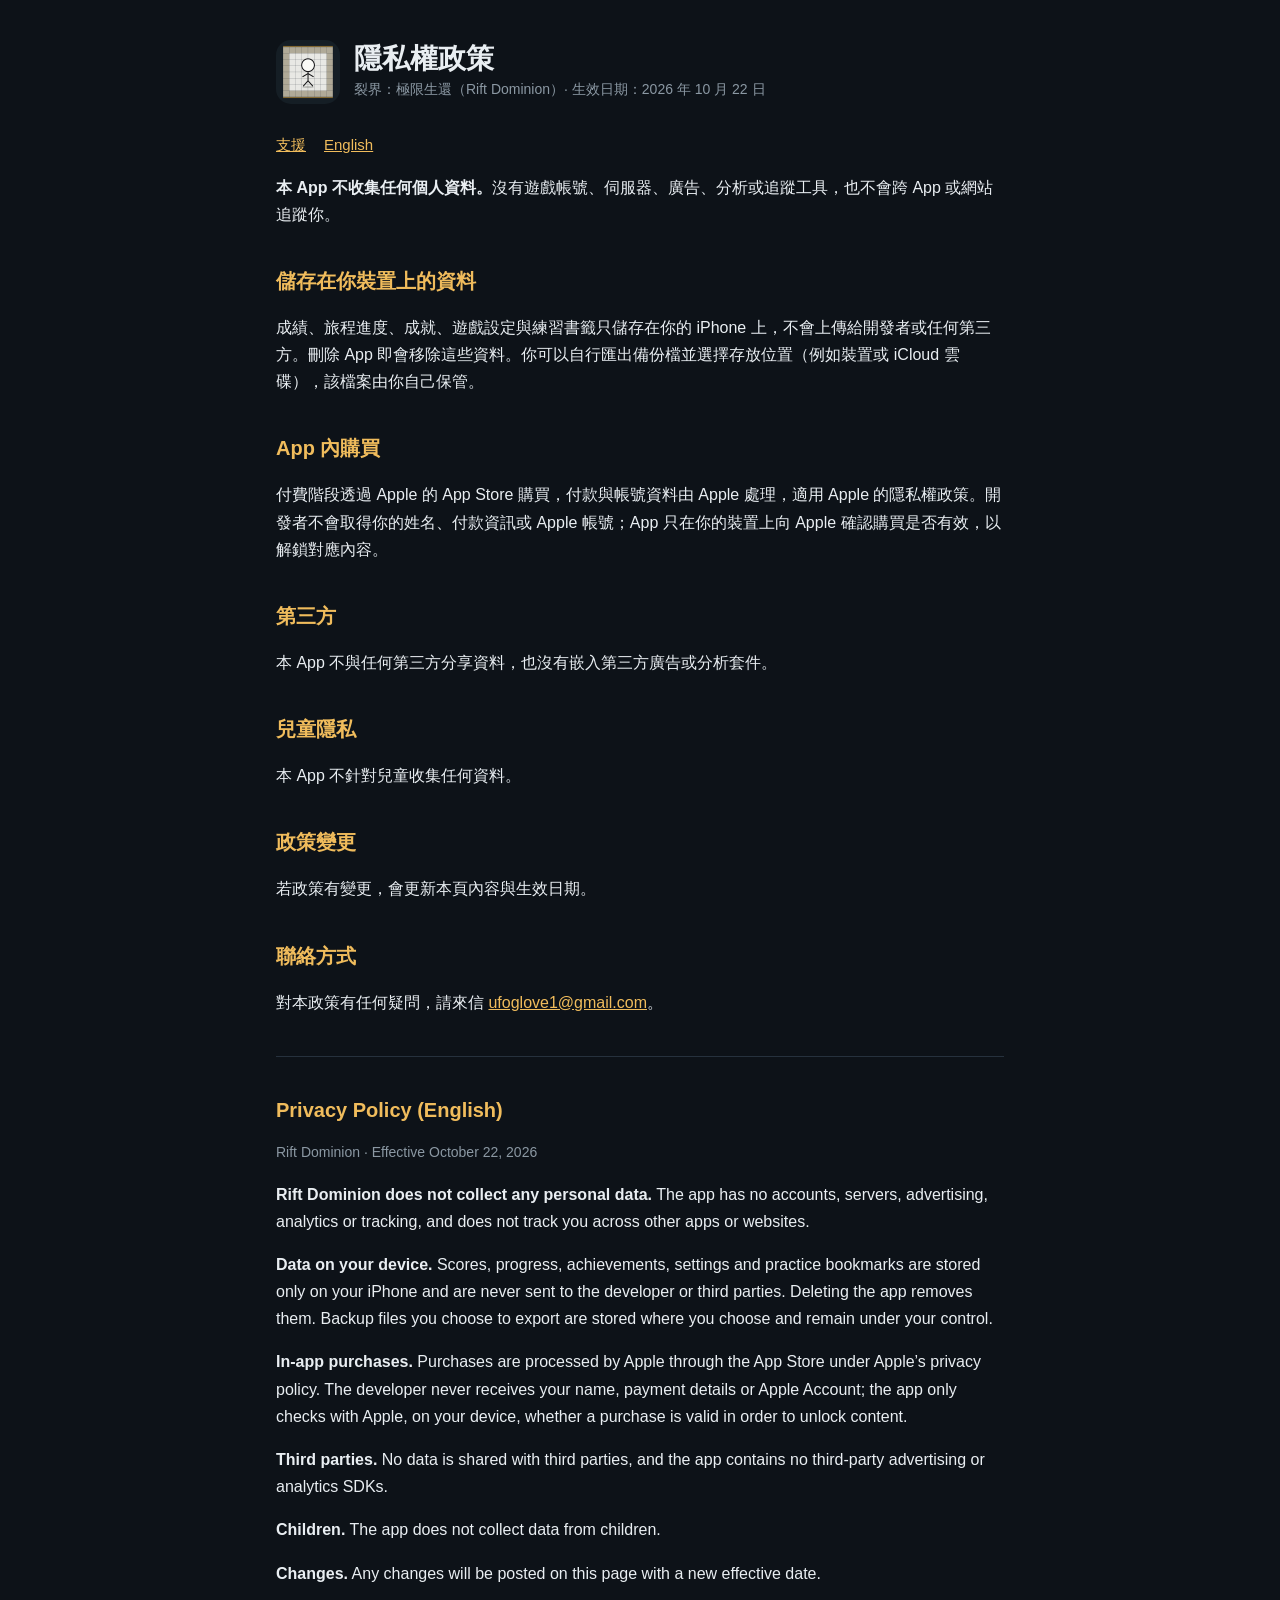
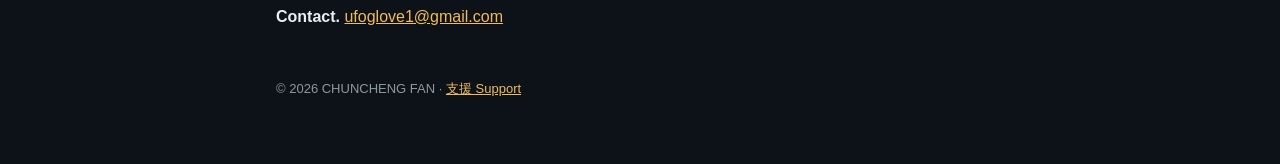
==== privacy.html @ 74b9a940 "Support and privacy policy pages for Rift Dominion (裂界：極限生還)" ====
<!doctype html>
<html lang="zh-Hant">
<head>
<meta charset="utf-8">
<meta name="viewport" content="width=device-width, initial-scale=1">
<title>裂界：極限生還 隱私權政策</title>
<meta name="description" content="裂界：極限生還 iPhone 遊戲的隱私權政策：不收集任何個人資料。">
<link rel="icon" href="icon.png">
<link rel="stylesheet" href="style.css">
</head>
<body>
<main>
<header>
  <img src="icon.png" alt="裂界 App 圖示">
  <div><h1>隱私權政策</h1><p class="sub">裂界：極限生還（Rift Dominion）· 生效日期：2026 年 10 月 22 日</p></div>
</header>
<nav><a href="index.html">支援</a><a href="#en">English</a></nav>

<p><strong>本 App 不收集任何個人資料。</strong>沒有遊戲帳號、伺服器、廣告、分析或追蹤工具，也不會跨 App 或網站追蹤你。</p>

<h2>儲存在你裝置上的資料</h2>
<p>成績、旅程進度、成就、遊戲設定與練習書籤只儲存在你的 iPhone 上，不會上傳給開發者或任何第三方。刪除 App 即會移除這些資料。你可以自行匯出備份檔並選擇存放位置（例如裝置或 iCloud 雲碟），該檔案由你自己保管。</p>

<h2>App 內購買</h2>
<p>付費階段透過 Apple 的 App Store 購買，付款與帳號資料由 Apple 處理，適用 Apple 的隱私權政策。開發者不會取得你的姓名、付款資訊或 Apple 帳號；App 只在你的裝置上向 Apple 確認購買是否有效，以解鎖對應內容。</p>

<h2>第三方</h2>
<p>本 App 不與任何第三方分享資料，也沒有嵌入第三方廣告或分析套件。</p>

<h2>兒童隱私</h2>
<p>本 App 不針對兒童收集任何資料。</p>

<h2>政策變更</h2>
<p>若政策有變更，會更新本頁內容與生效日期。</p>

<h2>聯絡方式</h2>
<p>對本政策有任何疑問，請來信 <a href="mailto:ufoglove1@gmail.com">ufoglove1@gmail.com</a>。</p>

<hr>
<h2 id="en">Privacy Policy (English)</h2>
<p class="muted">Rift Dominion · Effective October 22, 2026</p>
<p><strong>Rift Dominion does not collect any personal data.</strong> The app has no accounts, servers, advertising, analytics or tracking, and does not track you across other apps or websites.</p>
<p><strong>Data on your device.</strong> Scores, progress, achievements, settings and practice bookmarks are stored only on your iPhone and are never sent to the developer or third parties. Deleting the app removes them. Backup files you choose to export are stored where you choose and remain under your control.</p>
<p><strong>In-app purchases.</strong> Purchases are processed by Apple through the App Store under Apple’s privacy policy. The developer never receives your name, payment details or Apple Account; the app only checks with Apple, on your device, whether a purchase is valid in order to unlock content.</p>
<p><strong>Third parties.</strong> No data is shared with third parties, and the app contains no third-party advertising or analytics SDKs.</p>
<p><strong>Children.</strong> The app does not collect data from children.</p>
<p><strong>Changes.</strong> Any changes will be posted on this page with a new effective date.</p>
<p><strong>Contact.</strong> <a href="mailto:ufoglove1@gmail.com">ufoglove1@gmail.com</a></p>
<footer>© 2026 CHUNCHENG FAN · <a href="index.html">支援 Support</a></footer>
</main>
</body>
</html>
---- style.css ----
:root { --bg: #0d1218; --panel: #151c25; --text: #e9eef2; --muted: #8b98a3; --accent: #f0bc5c; --line: #26313d; }
* { box-sizing: border-box; }
body { margin: 0; background: var(--bg); color: var(--text); font: 16px/1.7 -apple-system, BlinkMacSystemFont, "PingFang TC", "Noto Sans TC", "Segoe UI", sans-serif; }
main { max-width: 760px; margin: 0 auto; padding: 40px 16px 64px; }
header { display: flex; align-items: center; gap: 14px; margin-bottom: 28px; }
header img { width: 64px; height: 64px; border-radius: 15px; }
h1 { font-size: 28px; margin: 0; line-height: 1.2; }
.sub { color: var(--muted); margin: 2px 0 0; font-size: 14px; }
h2 { font-size: 20px; margin: 36px 0 10px; color: var(--accent); }
h3 { font-size: 17px; margin: 22px 0 6px; }
p, li { color: var(--text); }
.muted { color: var(--muted); font-size: 14px; }
a { color: var(--accent); }
nav { display: flex; gap: 18px; flex-wrap: wrap; margin-bottom: 8px; font-size: 15px; }
.card { background: var(--panel); border: 1px solid var(--line); border-radius: 12px; padding: 4px 18px 14px; margin-top: 14px; }
ul { padding-left: 22px; }
hr { border: 0; border-top: 1px solid var(--line); margin: 40px 0 24px; }
footer { color: var(--muted); font-size: 13px; margin-top: 48px; }
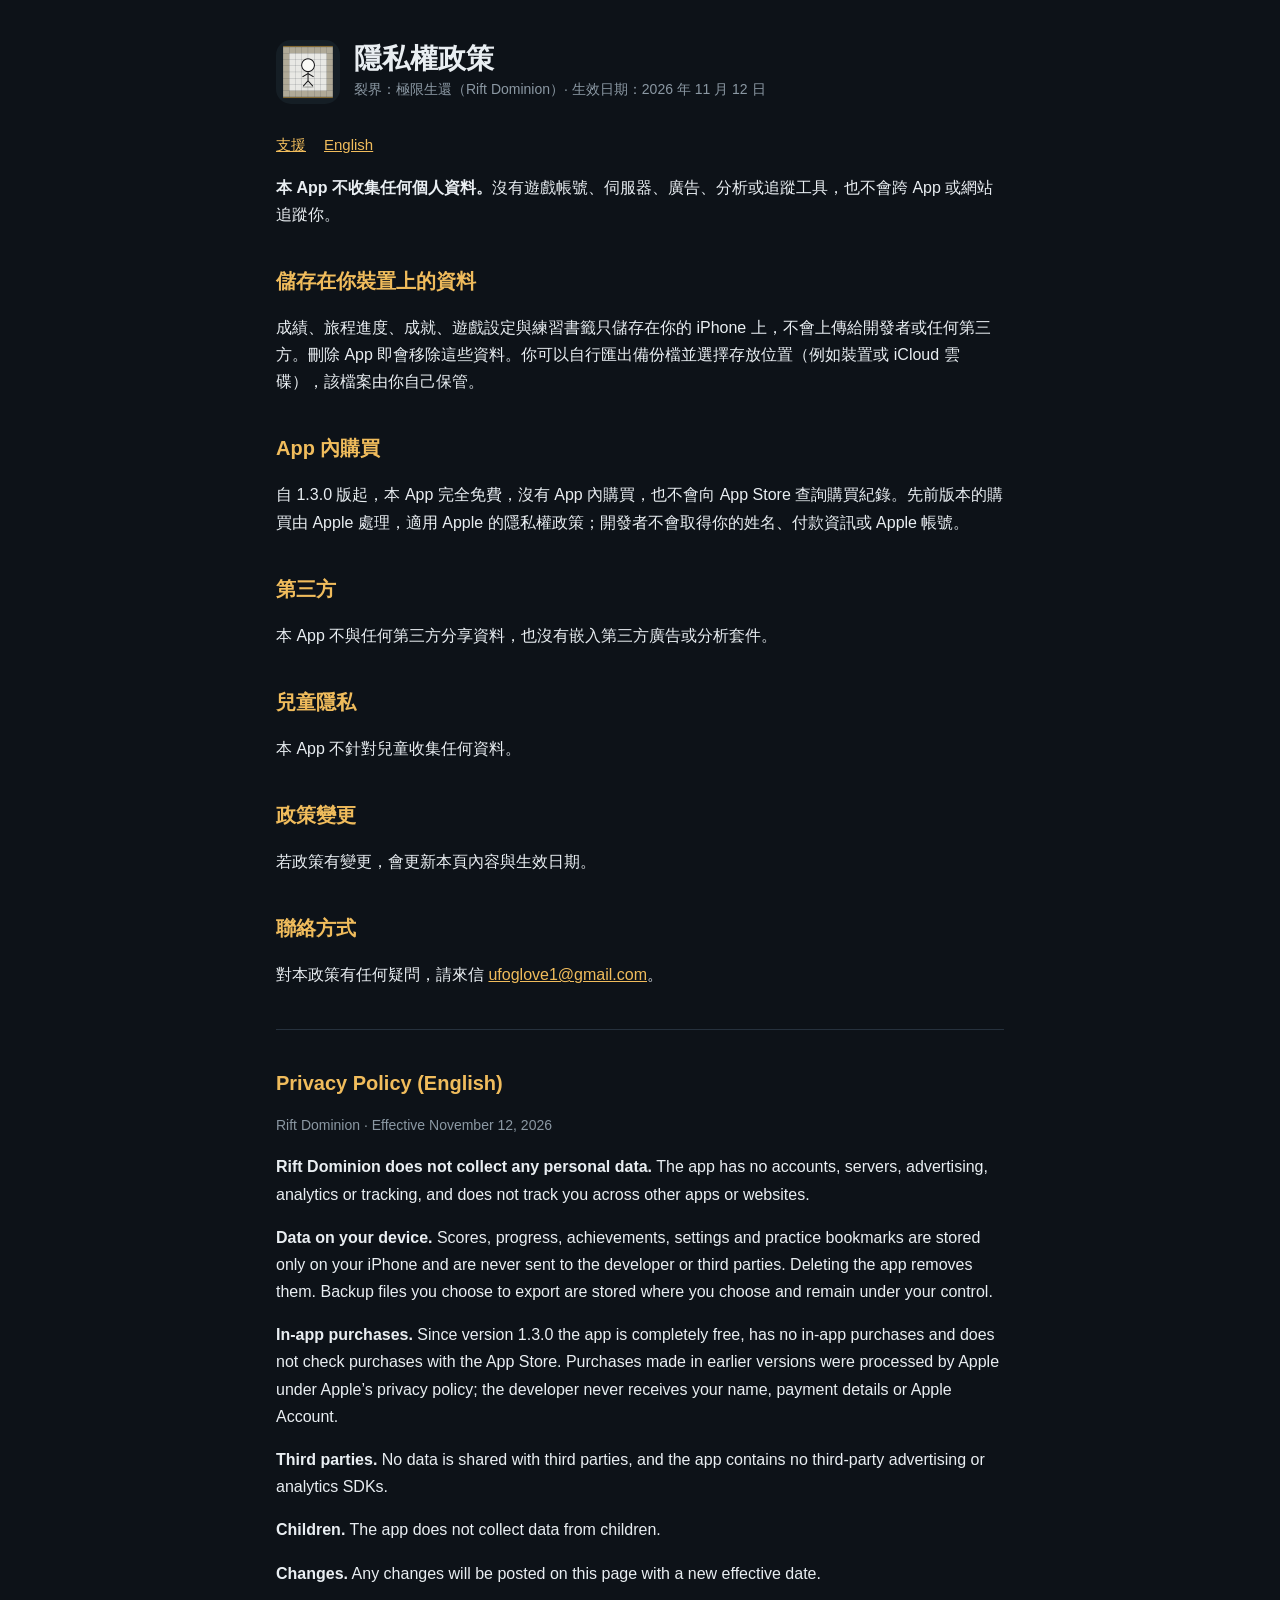
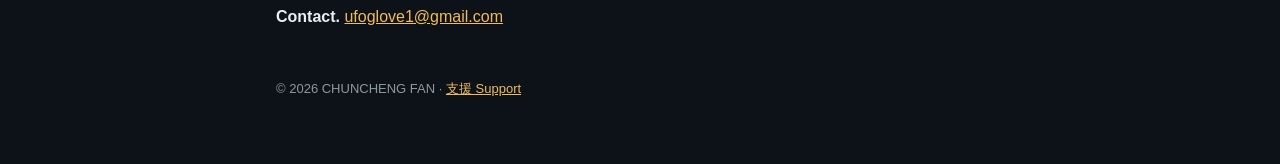
==== commit 4109cbc9: "Describe the free 1.3.0 release on the support and privacy pages Since 1.3.0 every mode is free and " ====
--- a/privacy.html
+++ b/privacy.html
@@ -12,7 +12,7 @@
 <main>
 <header>
   <img src="icon.png" alt="裂界 App 圖示">
-  <div><h1>隱私權政策</h1><p class="sub">裂界：極限生還（Rift Dominion）· 生效日期：2026 年 10 月 22 日</p></div>
+  <div><h1>隱私權政策</h1><p class="sub">裂界：極限生還（Rift Dominion）· 生效日期：2026 年 11 月 12 日</p></div>
 </header>
 <nav><a href="index.html">支援</a><a href="#en">English</a></nav>
 
@@ -22,7 +22,7 @@
 <p>成績、旅程進度、成就、遊戲設定與練習書籤只儲存在你的 iPhone 上，不會上傳給開發者或任何第三方。刪除 App 即會移除這些資料。你可以自行匯出備份檔並選擇存放位置（例如裝置或 iCloud 雲碟），該檔案由你自己保管。</p>
 
 <h2>App 內購買</h2>
-<p>付費階段透過 Apple 的 App Store 購買，付款與帳號資料由 Apple 處理，適用 Apple 的隱私權政策。開發者不會取得你的姓名、付款資訊或 Apple 帳號；App 只在你的裝置上向 Apple 確認購買是否有效，以解鎖對應內容。</p>
+<p>自 1.3.0 版起，本 App 完全免費，沒有 App 內購買，也不會向 App Store 查詢購買紀錄。先前版本的購買由 Apple 處理，適用 Apple 的隱私權政策；開發者不會取得你的姓名、付款資訊或 Apple 帳號。</p>
 
 <h2>第三方</h2>
 <p>本 App 不與任何第三方分享資料，也沒有嵌入第三方廣告或分析套件。</p>
@@ -38,10 +38,10 @@
 
 <hr>
 <h2 id="en">Privacy Policy (English)</h2>
-<p class="muted">Rift Dominion · Effective October 22, 2026</p>
+<p class="muted">Rift Dominion · Effective November 12, 2026</p>
 <p><strong>Rift Dominion does not collect any personal data.</strong> The app has no accounts, servers, advertising, analytics or tracking, and does not track you across other apps or websites.</p>
 <p><strong>Data on your device.</strong> Scores, progress, achievements, settings and practice bookmarks are stored only on your iPhone and are never sent to the developer or third parties. Deleting the app removes them. Backup files you choose to export are stored where you choose and remain under your control.</p>
-<p><strong>In-app purchases.</strong> Purchases are processed by Apple through the App Store under Apple’s privacy policy. The developer never receives your name, payment details or Apple Account; the app only checks with Apple, on your device, whether a purchase is valid in order to unlock content.</p>
+<p><strong>In-app purchases.</strong> Since version 1.3.0 the app is completely free, has no in-app purchases and does not check purchases with the App Store. Purchases made in earlier versions were processed by Apple under Apple’s privacy policy; the developer never receives your name, payment details or Apple Account.</p>
 <p><strong>Third parties.</strong> No data is shared with third parties, and the app contains no third-party advertising or analytics SDKs.</p>
 <p><strong>Children.</strong> The app does not collect data from children.</p>
 <p><strong>Changes.</strong> Any changes will be posted on this page with a new effective date.</p>
